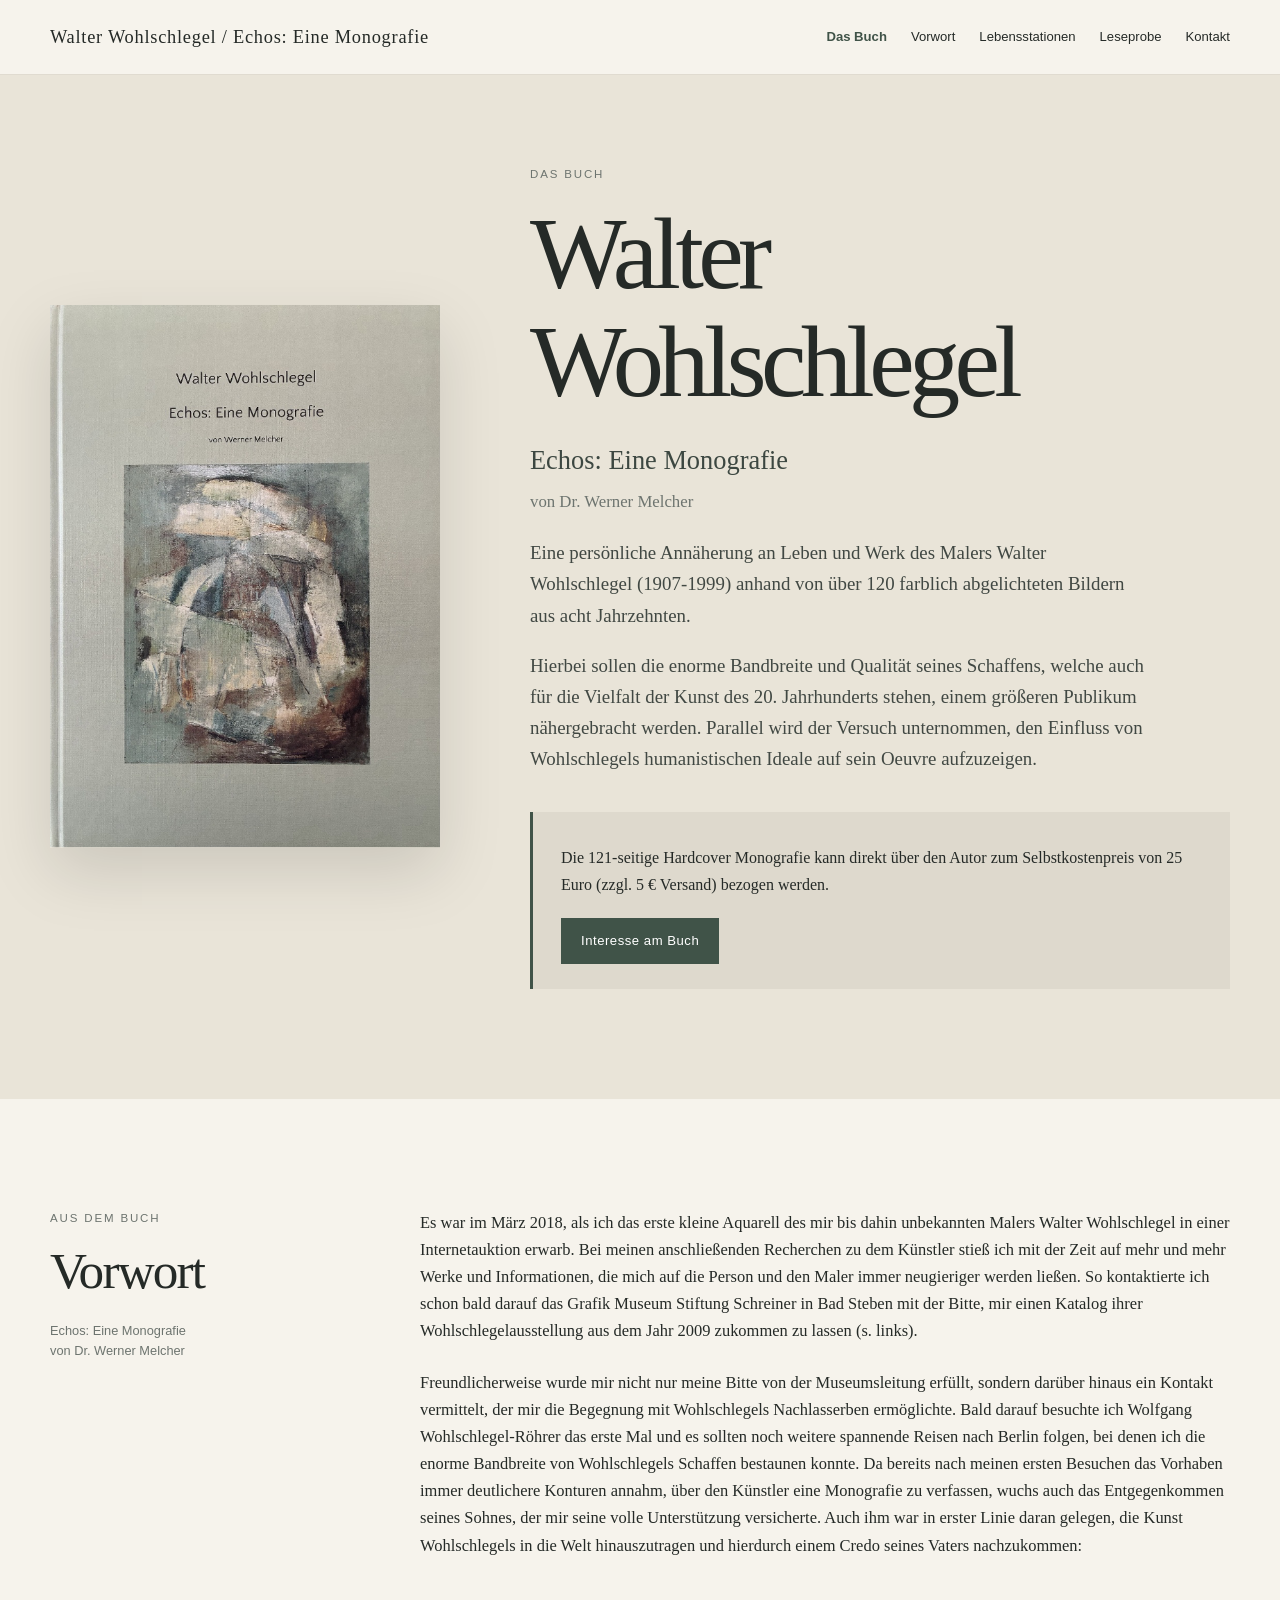
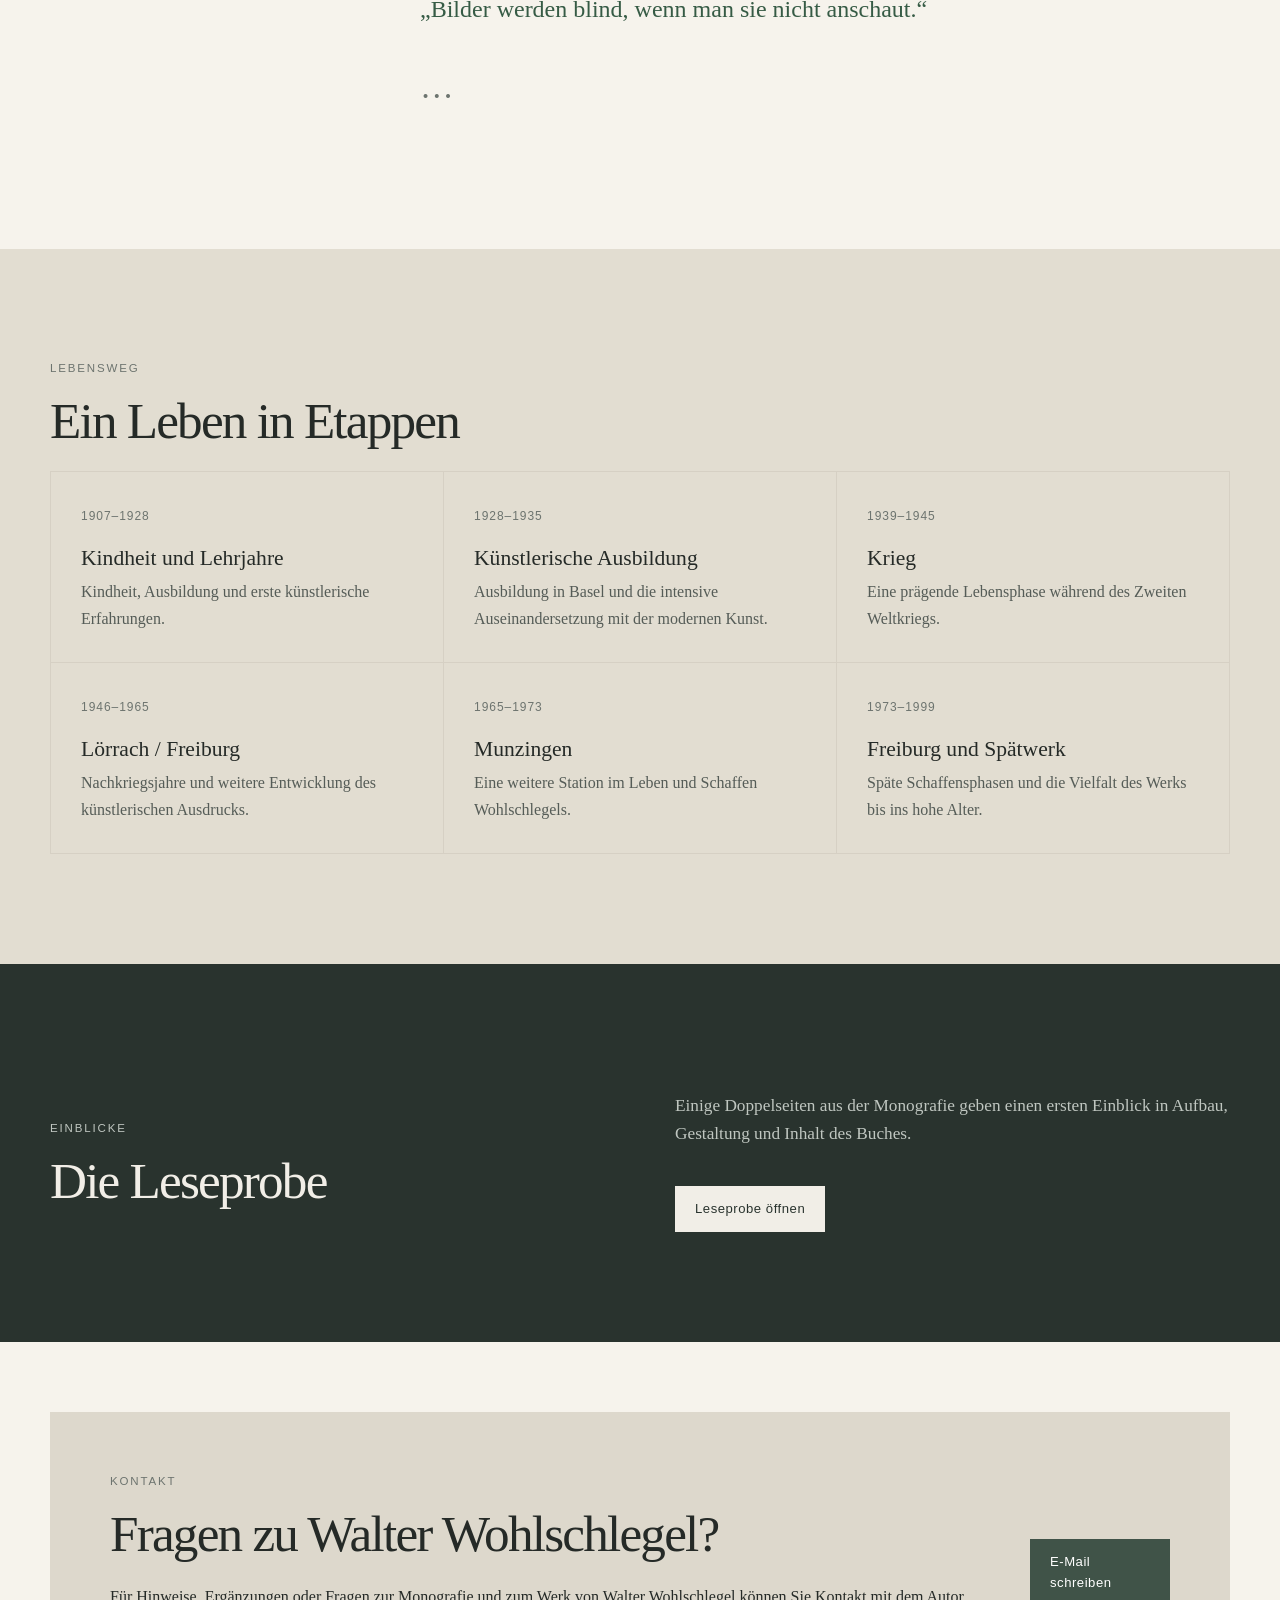
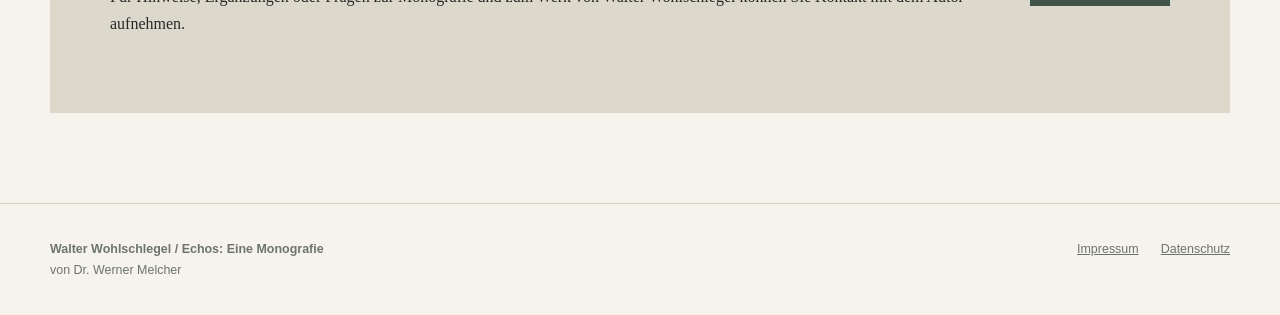
==== index.html @ d9d51df4 "Add files via upload" ====
<!doctype html>
<html lang="de">
<head>
<meta charset="utf-8">
<meta name="viewport" content="width=device-width, initial-scale=1">
<title>Walter Wohlschlegel / Echos: Eine Monografie</title>
<meta name="description" content="Echos: Eine Monografie über den Maler Walter Wohlschlegel von Dr. Werner Melcher. Einblicke in das Buch, das Vorwort, Lebensstationen und eine Leseprobe.">
<meta name="keywords" content="Walter Wohlschlegel, Echos, Eine Monografie, Werner Melcher, Maler, Künstler, Kunst, Buch">
<meta name="author" content="Dr. Werner Melcher">
<meta property="og:title" content="Walter Wohlschlegel / Echos: Eine Monografie">
<meta property="og:description" content="Die Monografie Echos von Dr. Werner Melcher über den Maler Walter Wohlschlegel.">
<meta property="og:type" content="book">
<meta property="og:image" content="assets/titelseite.png">
<link rel="stylesheet" href="styles.css">
<script type="application/ld+json">
{
  "@context":"https://schema.org",
  "@type":"Book",
  "name":"Echos: Eine Monografie",
  "author":{"@type":"Person","name":"Dr. Werner Melcher"},
  "about":{"@type":"Person","name":"Walter Wohlschlegel","birthDate":"1907","deathDate":"1999"}
}
</script>
</head>
<body>
<header class="site-header">
  <div class="container nav-wrap">
    <a class="brand" href="index.html">Walter Wohlschlegel / Echos: Eine Monografie</a>
    <button class="menu-toggle" aria-expanded="false" aria-controls="main-nav">Menü</button>
    <nav id="main-nav" class="nav" aria-label="Hauptnavigation">
      <a class="active" href="index.html">Das Buch</a>
      <a href="#vorwort">Vorwort</a>
      <a href="#stationen">Lebensstationen</a>
      <a href="leseprobe.html">Leseprobe</a>
      <a href="#kontakt">Kontakt</a>
    </nav>
  </div>
</header>

<main>
<section class="hero-book" id="das-buch">
  <div class="container hero-book-grid">
    <div class="book-cover">
      <img src="assets/titelseite.png" alt="Titelbild des Buches Walter Wohlschlegel – Echos: Eine Monografie von Werner Melcher">
    </div>
    <div class="hero-copy">
      <p class="eyebrow">Das Buch</p>
      <h1>Walter Wohlschlegel</h1>
      <p class="book-title">Echos: Eine Monografie</p>
      <p class="book-author">von Dr. Werner Melcher</p>
      <p class="lead">Eine persönliche Annäherung an Leben und Werk des Malers Walter Wohlschlegel (1907-1999) anhand von über 120 farblich abgelichteten Bildern aus acht Jahrzehnten.</p>
      <p class="lead">Hierbei sollen die enorme Bandbreite und Qualität seines Schaffens, welche auch für die Vielfalt der Kunst des 20. Jahrhunderts stehen, einem größeren Publikum nähergebracht werden. Parallel wird der Versuch unternommen, den Einfluss von Wohlschlegels humanistischen Ideale auf sein Oeuvre aufzuzeigen.</p>
      <div class="purchase-box">
        <p>Die 121-seitige Hardcover Monografie kann direkt über den Autor zum Selbstkostenpreis von 25 Euro (zzgl. 5 € Versand) bezogen werden.</p>
        <a class="button" href="mailto:melcher-wohlschlegel@web.de?subject=Interesse%20an%20%E2%80%9EEchos%3A%20Eine%20Monografie%E2%80%9C">Interesse am Buch</a>
      </div>
    </div>
  </div>
</section>

<section id="vorwort" class="section intro">
  <div class="container vorwort-grid">
    <div class="vorwort-heading">
      <p class="eyebrow">Aus dem Buch</p>
      <h2>Vorwort</h2>
      <p class="side-note">Echos: Eine Monografie<br>von Dr. Werner Melcher</p>
    </div>
    <div class="vorwort-text">
      <p>Es war im März 2018, als ich das erste kleine Aquarell des mir bis dahin unbekannten Malers Walter Wohlschlegel in einer Internetauktion erwarb. Bei meinen anschließenden Recherchen zu dem Künstler stieß ich mit der Zeit auf mehr und mehr Werke und Informationen, die mich auf die Person und den Maler immer neugieriger werden ließen. So kontaktierte ich schon bald darauf das Grafik Museum Stiftung Schreiner in Bad Steben mit der Bitte, mir einen Katalog ihrer Wohlschlegelausstellung aus dem Jahr 2009 zukommen zu lassen (s. links).</p>
      <p>Freundlicherweise wurde mir nicht nur meine Bitte von der Museumsleitung erfüllt, sondern darüber hinaus ein Kontakt vermittelt, der mir die Begegnung mit Wohlschlegels Nachlasserben ermöglichte. Bald darauf besuchte ich Wolfgang Wohlschlegel-Röhrer das erste Mal und es sollten noch weitere spannende Reisen nach Berlin folgen, bei denen ich die enorme Bandbreite von Wohlschlegels Schaffen bestaunen konnte. Da bereits nach meinen ersten Besuchen das Vorhaben immer deutlichere Konturen annahm, über den Künstler eine Monografie zu verfassen, wuchs auch das Entgegenkommen seines Sohnes, der mir seine volle Unterstützung versicherte. Auch ihm war in erster Linie daran gelegen, die Kunst Wohlschlegels in die Welt hinauszutragen und hierdurch einem Credo seines Vaters nachzukommen:</p>
      <p>„Bilder werden blind, wenn man sie nicht anschaut.“</p>
      <p class="ellipsis">…</p>
    </div>
  </div>
</section>

<section id="stationen" class="section timeline-section">
  <div class="container">
    <p class="eyebrow">Lebensweg</p>
    <h2>Ein Leben in Etappen</h2>
    <div class="timeline">
      <article><span>1907–1928</span><h3>Kindheit und Lehrjahre</h3><p>Kindheit, Ausbildung und erste künstlerische Erfahrungen.</p></article>
      <article><span>1928–1935</span><h3>Künstlerische Ausbildung</h3><p>Ausbildung in Basel und die intensive Auseinandersetzung mit der modernen Kunst.</p></article>
      <article><span>1939–1945</span><h3>Krieg</h3><p>Eine prägende Lebensphase während des Zweiten Weltkriegs.</p></article>
      <article><span>1946–1965</span><h3>Lörrach / Freiburg</h3><p>Nachkriegsjahre und weitere Entwicklung des künstlerischen Ausdrucks.</p></article>
      <article><span>1965–1973</span><h3>Munzingen</h3><p>Eine weitere Station im Leben und Schaffen Wohlschlegels.</p></article>
      <article><span>1973–1999</span><h3>Freiburg und Spätwerk</h3><p>Späte Schaffensphasen und die Vielfalt des Werks bis ins hohe Alter.</p></article>
    </div>
  </div>
</section>

<section class="section section-dark">
  <div class="container section-heading">
    <div><p class="eyebrow">Einblicke</p><h2>Die Leseprobe</h2></div>
    <div><p class="section-intro">Einige Doppelseiten aus der Monografie geben einen ersten Einblick in Aufbau, Gestaltung und Inhalt des Buches.</p><a class="button light-button" href="leseprobe.html">Leseprobe öffnen</a></div>
  </div>
</section>

<section id="kontakt" class="section contact">
  <div class="container contact-box">
    <div><p class="eyebrow">Kontakt</p><h2>Fragen zu Walter Wohlschlegel?</h2><p>Für Hinweise, Ergänzungen oder Fragen zur Monografie und zum Werk von Walter Wohlschlegel können Sie Kontakt mit dem Autor aufnehmen.</p></div>
    <a class="button" href="mailto:melcher-wohlschlegel@web.de">E-Mail schreiben</a>
  </div>
</section>
</main>

<footer class="footer">
  <div class="container footer-grid">
    <div><strong>Walter Wohlschlegel / Echos: Eine Monografie</strong><br>von Dr. Werner Melcher</div>
    <div><a href="impressum.html">Impressum</a><a href="datenschutz.html">Datenschutz</a></div>
  </div>
</footer>
<script src="script.js"></script>
</body>
</html>
---- styles.css ----
*{box-sizing:border-box}
:root{--ink:#252a27;--muted:#6d746f;--paper:#f6f3ec;--paper2:#ece8de;--line:#d6d0c4;--accent:#405348;--dark:#29332e;--max:1180px}
html{scroll-behavior:smooth}
body{margin:0;color:var(--ink);background:var(--paper);font-family:Georgia,"Times New Roman",serif;line-height:1.65}
img{max-width:100%;display:block}
a{color:inherit}
.container{width:min(calc(100% - 48px),var(--max));margin:auto}
.narrow{max-width:850px}
.site-header{position:sticky;top:0;z-index:20;background:rgba(246,243,236,.94);backdrop-filter:blur(10px);border-bottom:1px solid rgba(214,208,196,.7)}
.nav-wrap{min-height:74px;display:flex;align-items:center;justify-content:space-between;gap:24px}
.brand{text-decoration:none;font-size:1.15rem;letter-spacing:.04em}
.nav{display:flex;gap:24px;font-family:Arial,sans-serif;font-size:.82rem}
.nav a{text-decoration:none}.nav a:hover{text-decoration:underline}
.menu-toggle{display:none;border:1px solid var(--line);background:transparent;padding:8px 12px}
.hero-book{background:#e9e4d8;padding:90px 0 110px}
.hero-book-grid{display:grid;grid-template-columns:minmax(260px,390px) 1fr;gap:90px;align-items:center}
.book-cover img{width:100%;box-shadow:0 24px 60px rgba(0,0,0,.13)}
.hero-copy{max-width:700px}
.eyebrow{font-family:Arial,sans-serif;text-transform:uppercase;letter-spacing:.16em;font-size:.72rem;color:var(--muted);margin:0 0 16px}
h1,h2,h3{font-weight:400;line-height:1.05;margin:0 0 24px}
h1{font-size:clamp(4rem,8vw,7.6rem);letter-spacing:-.055em}
h2{font-size:clamp(2.4rem,4vw,4.2rem);letter-spacing:-.035em}
h3{font-size:1.35rem}
.book-title{font-size:1.65rem;margin:0;color:#3c4741}
.book-author{font-size:1.05rem;color:var(--muted);margin:5px 0 22px}
.lead{font-size:1.18rem;max-width:620px;color:#414843}
.lead-small{font-size:1.2rem;color:var(--muted)}
.button{display:inline-flex;width:max-content;margin-top:20px;padding:12px 20px;background:var(--accent);color:white;text-decoration:none;font-family:Arial,sans-serif;font-size:.82rem;letter-spacing:.04em;border:0}
.button.secondary{background:transparent;color:var(--accent);border:1px solid var(--accent)}
.light-button{background:#f1eee7;color:var(--dark)}
.section{padding:110px 0}
.intro{background:var(--paper)}
.vorwort-grid{display:grid;grid-template-columns:280px 1fr;gap:90px;align-items:start}
.vorwort-heading{position:sticky;top:110px}
.side-note{font-family:Arial,sans-serif;color:var(--muted);font-size:.8rem;line-height:1.5}
.vorwort-text{max-width:820px;font-size:1.03rem}
.vorwort-text p{margin:0 0 24px}
.vorwort-text p:nth-of-type(3){font-size:1.5rem;line-height:1.35;color:#365b45;padding:10px 0}
.timeline-section{background:#e2ddd1}
.timeline{display:grid;grid-template-columns:repeat(3,1fr);gap:1px;background:var(--line);border:1px solid var(--line)}
.timeline article{background:#e2ddd1;padding:30px;min-height:190px}
.timeline span{font-family:Arial,sans-serif;font-size:.75rem;color:var(--muted);letter-spacing:.08em}
.timeline h3{margin-top:18px;margin-bottom:10px}.timeline p{margin:0;color:#555c57}
.section-alt{background:var(--paper2)}
.two-col{display:grid;grid-template-columns:1fr 1fr;gap:90px;align-items:start}
.book-cover-small{max-width:380px}
.purchase-box{margin-top:38px;padding:25px 28px;background:#ded9cd;border-left:3px solid var(--accent)}
.purchase-box p{margin:8px 0 0}
.section-dark{background:var(--dark);color:#f1eee7}
.section-dark .eyebrow,.section-dark .section-intro{color:#bfc6c0}
.section-heading{display:grid;grid-template-columns:1fr 1fr;gap:70px;align-items:end}
.section-intro{font-size:1.08rem}
.contact{padding-top:70px;padding-bottom:90px}
.contact-box{background:#ddd8cc;padding:60px;display:flex;justify-content:space-between;align-items:center;gap:40px}
.contact-box h2{max-width:680px}
.footer{border-top:1px solid var(--line);padding:35px 0;background:var(--paper)}
.footer-grid{display:flex;justify-content:space-between;gap:30px;font-family:Arial,sans-serif;font-size:.78rem;color:var(--muted)}
.footer a{margin-left:22px}
.legal-page{min-height:70vh}
@media(max-width:850px){
.container{width:min(calc(100% - 32px),var(--max))}
.nav{display:none;position:absolute;left:0;right:0;top:74px;background:var(--paper);padding:20px 16px;border-bottom:1px solid var(--line);flex-direction:column;gap:14px}
.nav.open{display:flex}.menu-toggle{display:block}
.hero-book{padding:55px 0 70px}.hero-book-grid{grid-template-columns:1fr;gap:50px}
.book-cover{max-width:340px}
h1{font-size:clamp(3.4rem,15vw,6rem)}
.section{padding:75px 0}.vorwort-grid,.two-col,.section-heading{grid-template-columns:1fr;gap:45px}
.vorwort-heading{position:static}.timeline{grid-template-columns:1fr}
.contact-box{padding:35px;display:block}.footer-grid{display:block}.footer-grid>div+div{margin-top:18px}
.footer a{margin:0 18px 0 0}
}
.brand{max-width:420px;line-height:1.25}
.nav a.active{color:var(--accent);font-weight:600}
.ellipsis{font-size:2.1rem!important;letter-spacing:.22em;color:var(--muted)!important;margin-top:4px!important}
.spread-list{display:grid;gap:70px;margin-top:55px}
.spread{margin:0}
.spread a{display:block;background:white}
.spread img{width:100%;height:auto;max-width:1180px;margin:0 auto;box-shadow:0 16px 45px rgba(0,0,0,.10)}
.spread figcaption{font-family:Arial,sans-serif;font-size:.76rem;color:var(--muted);margin-top:12px}
@media(max-width:850px){.brand{max-width:290px;font-size:1rem}.ellipsis{font-size:1.7rem!important}.spread-list{gap:48px}}
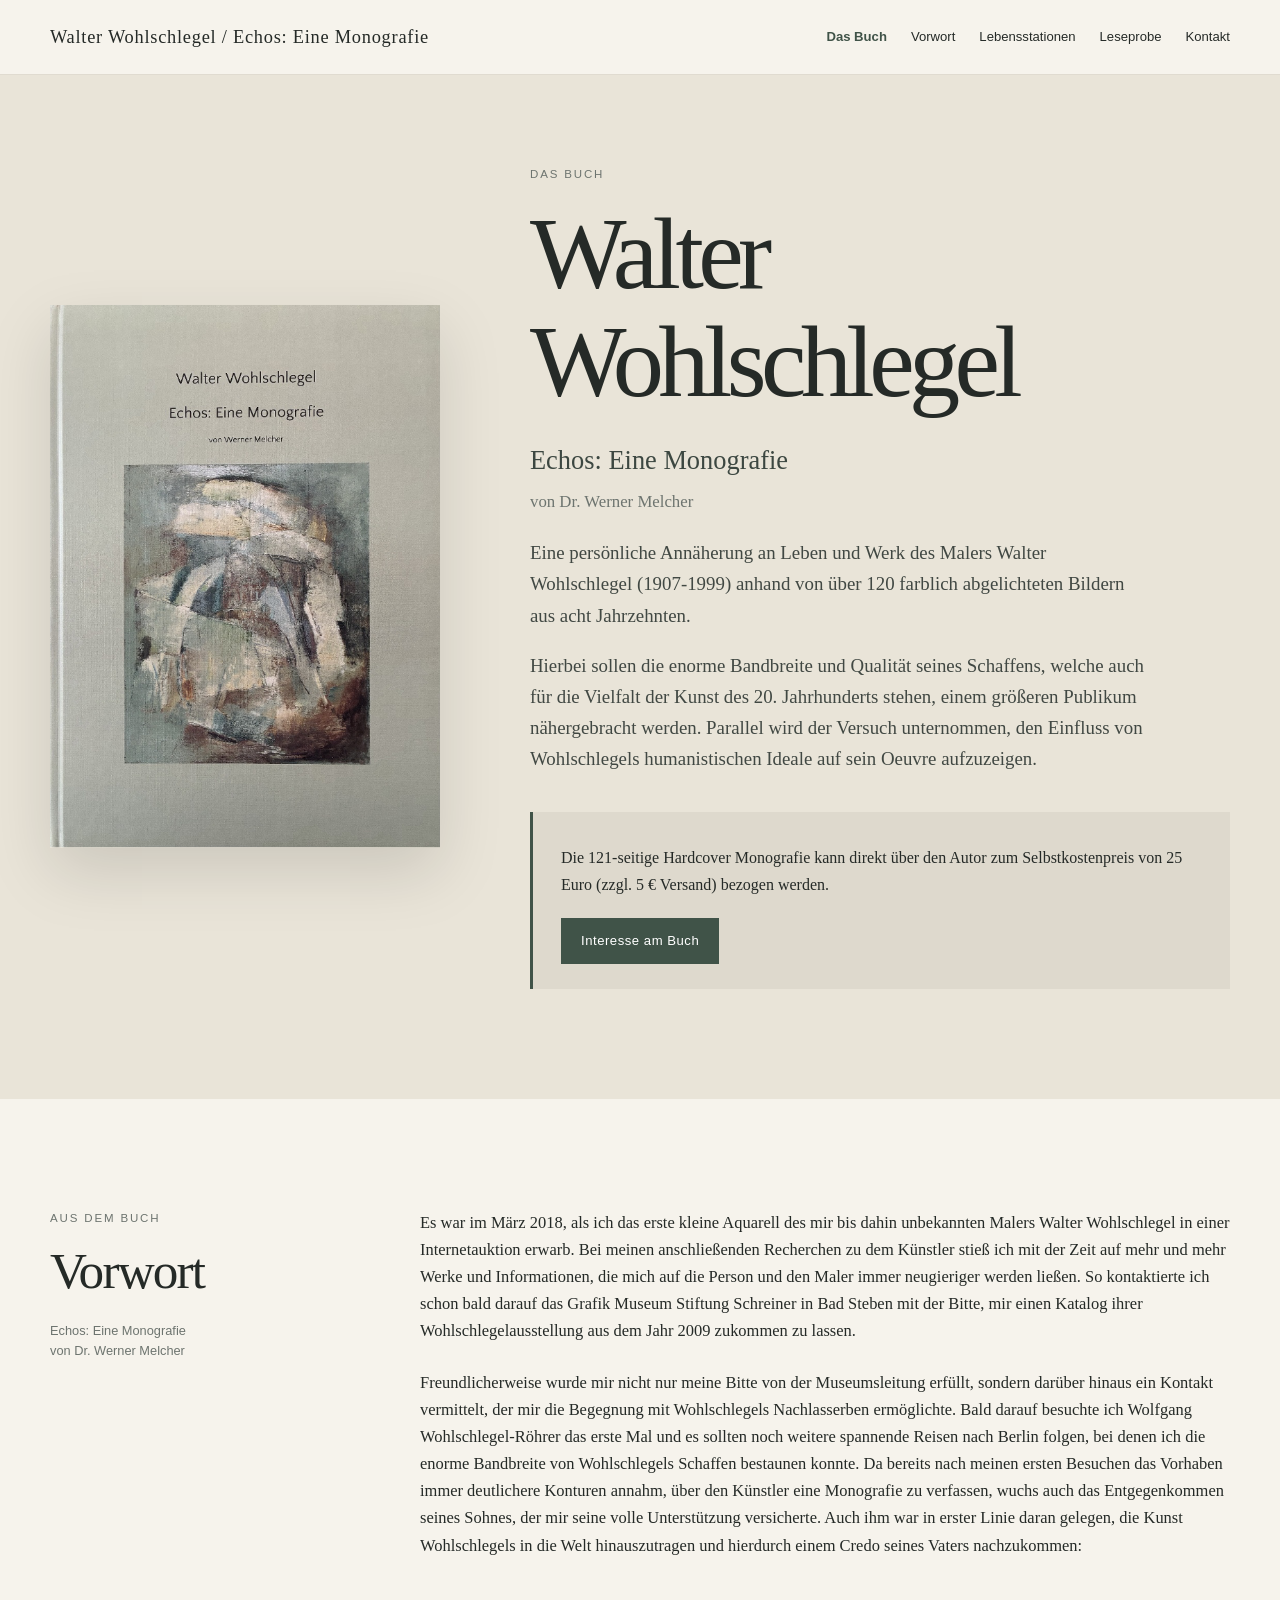
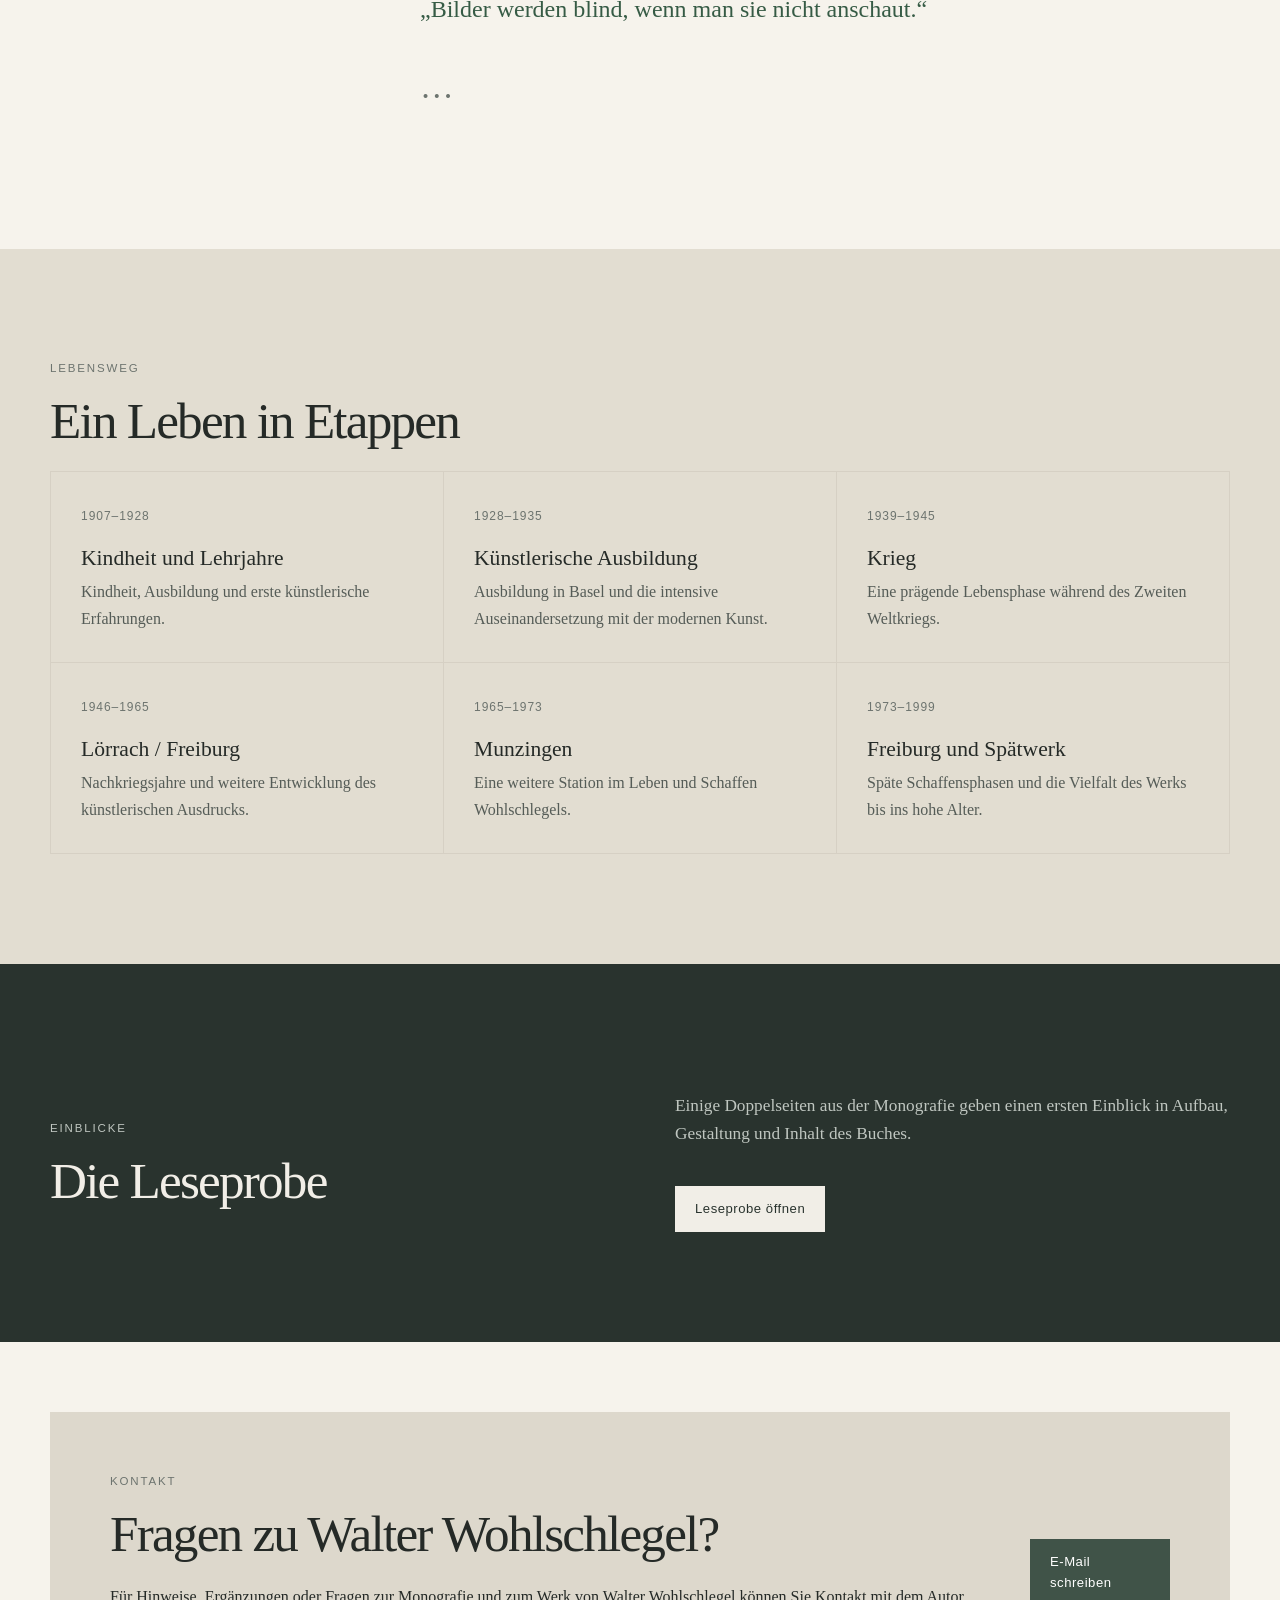
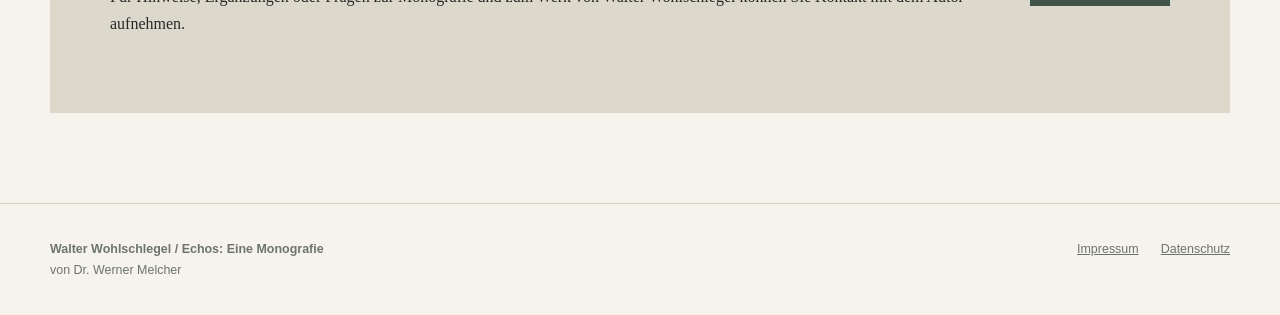
==== commit e91994ba: "Update index.html" ====
--- a/index.html
+++ b/index.html
@@ -66,7 +66,7 @@
       <p class="side-note">Echos: Eine Monografie<br>von Dr. Werner Melcher</p>
     </div>
     <div class="vorwort-text">
-      <p>Es war im März 2018, als ich das erste kleine Aquarell des mir bis dahin unbekannten Malers Walter Wohlschlegel in einer Internetauktion erwarb. Bei meinen anschließenden Recherchen zu dem Künstler stieß ich mit der Zeit auf mehr und mehr Werke und Informationen, die mich auf die Person und den Maler immer neugieriger werden ließen. So kontaktierte ich schon bald darauf das Grafik Museum Stiftung Schreiner in Bad Steben mit der Bitte, mir einen Katalog ihrer Wohlschlegelausstellung aus dem Jahr 2009 zukommen zu lassen (s. links).</p>
+      <p>Es war im März 2018, als ich das erste kleine Aquarell des mir bis dahin unbekannten Malers Walter Wohlschlegel in einer Internetauktion erwarb. Bei meinen anschließenden Recherchen zu dem Künstler stieß ich mit der Zeit auf mehr und mehr Werke und Informationen, die mich auf die Person und den Maler immer neugieriger werden ließen. So kontaktierte ich schon bald darauf das Grafik Museum Stiftung Schreiner in Bad Steben mit der Bitte, mir einen Katalog ihrer Wohlschlegelausstellung aus dem Jahr 2009 zukommen zu lassen.</p>
       <p>Freundlicherweise wurde mir nicht nur meine Bitte von der Museumsleitung erfüllt, sondern darüber hinaus ein Kontakt vermittelt, der mir die Begegnung mit Wohlschlegels Nachlasserben ermöglichte. Bald darauf besuchte ich Wolfgang Wohlschlegel-Röhrer das erste Mal und es sollten noch weitere spannende Reisen nach Berlin folgen, bei denen ich die enorme Bandbreite von Wohlschlegels Schaffen bestaunen konnte. Da bereits nach meinen ersten Besuchen das Vorhaben immer deutlichere Konturen annahm, über den Künstler eine Monografie zu verfassen, wuchs auch das Entgegenkommen seines Sohnes, der mir seine volle Unterstützung versicherte. Auch ihm war in erster Linie daran gelegen, die Kunst Wohlschlegels in die Welt hinauszutragen und hierdurch einem Credo seines Vaters nachzukommen:</p>
       <p>„Bilder werden blind, wenn man sie nicht anschaut.“</p>
       <p class="ellipsis">…</p>
--- a/styles.css
+++ b/styles.css
@@ -78,3 +78,34 @@
 .spread img{width:100%;height:auto;max-width:1180px;margin:0 auto;box-shadow:0 16px 45px rgba(0,0,0,.10)}
 .spread figcaption{font-family:Arial,sans-serif;font-size:.76rem;color:var(--muted);margin-top:12px}
 @media(max-width:850px){.brand{max-width:290px;font-size:1rem}.ellipsis{font-size:1.7rem!important}.spread-list{gap:48px}}
+
+/* Rechtliche Seiten: kleinere, mobilfreundliche Überschriften */
+.legal-page h1{
+  font-size:clamp(2.4rem,6vw,4.2rem);
+  line-height:1.05;
+  letter-spacing:-.035em;
+  overflow-wrap:anywhere;
+  word-break:normal;
+  hyphens:auto;
+}
+.legal-page h2{
+  font-size:clamp(1.55rem,3vw,2.15rem);
+  line-height:1.2;
+  letter-spacing:-.015em;
+  margin-top:48px;
+  margin-bottom:18px;
+}
+.legal-page p,
+.legal-page a{
+  overflow-wrap:anywhere;
+}
+@media(max-width:850px){
+  .legal-page h1{
+    font-size:clamp(2.1rem,10vw,3.2rem);
+    line-height:1.08;
+  }
+  .legal-page h2{
+    font-size:1.5rem;
+    margin-top:36px;
+  }
+}
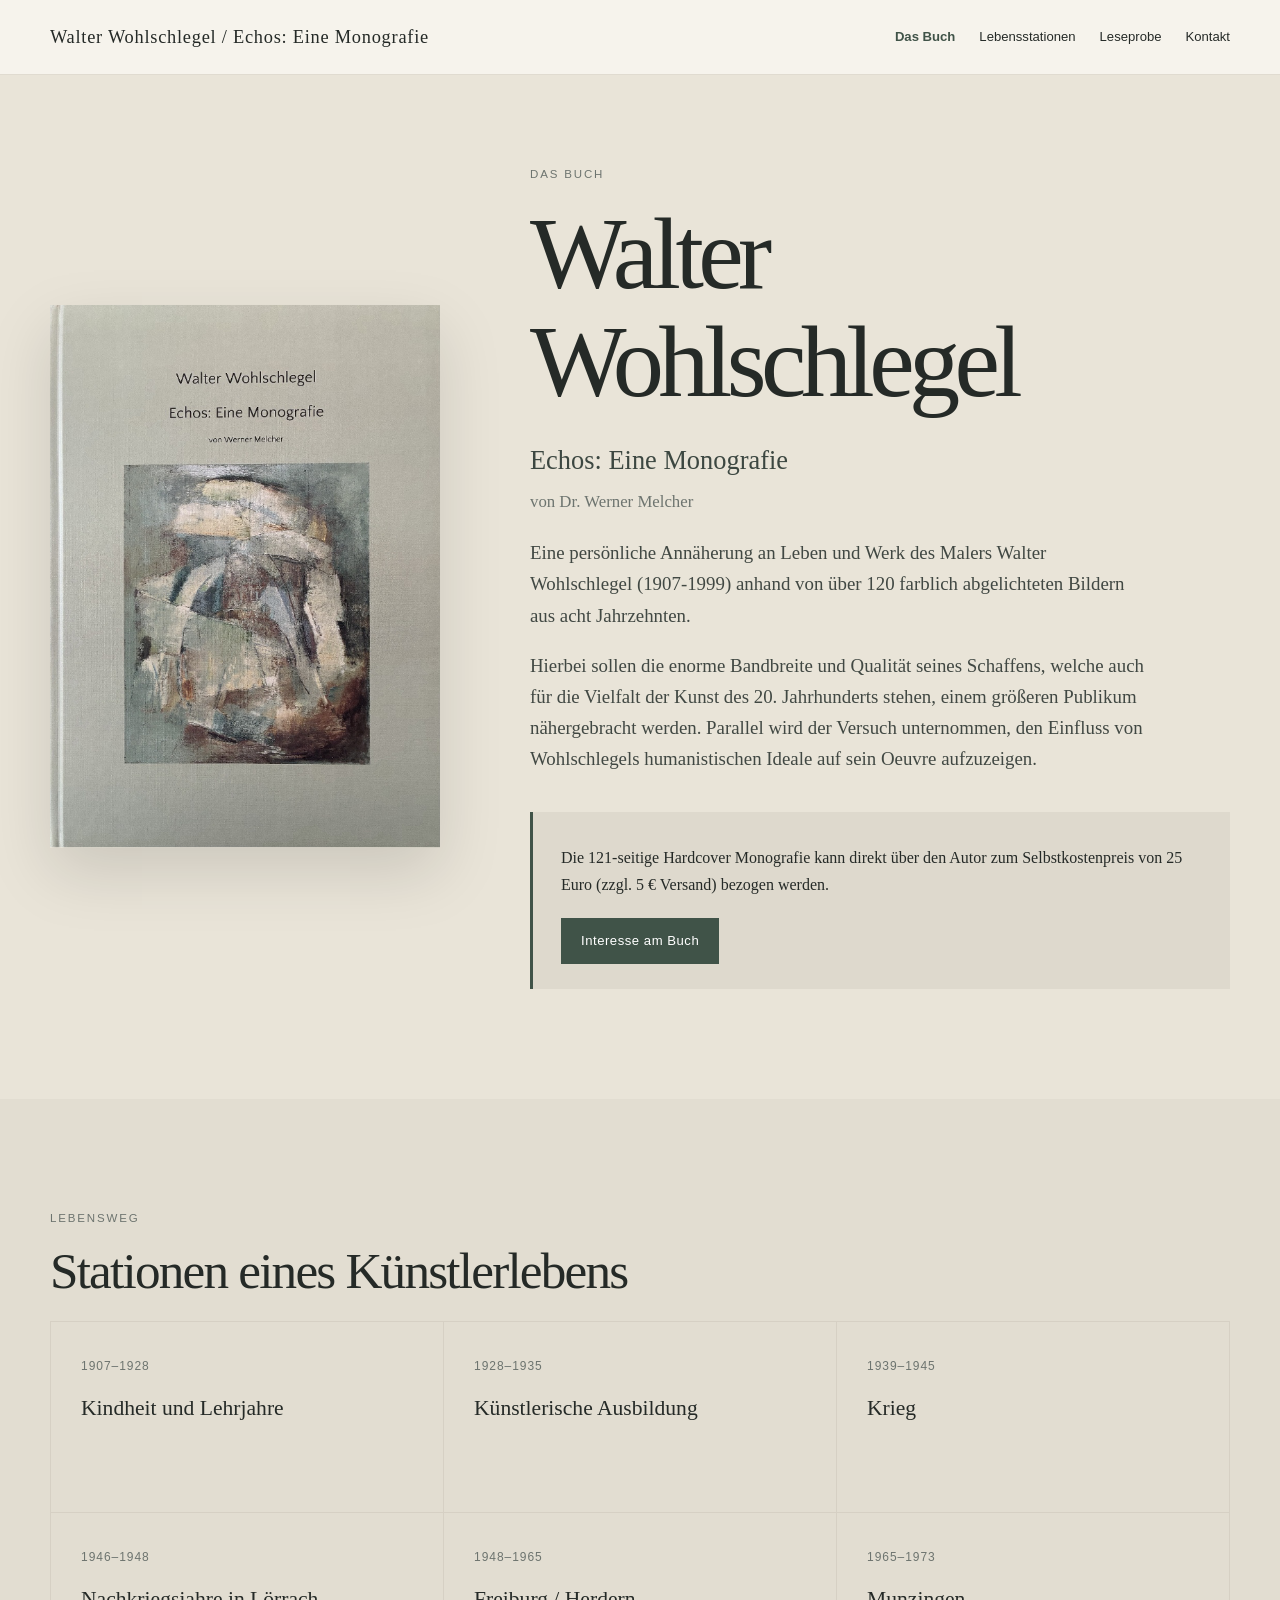
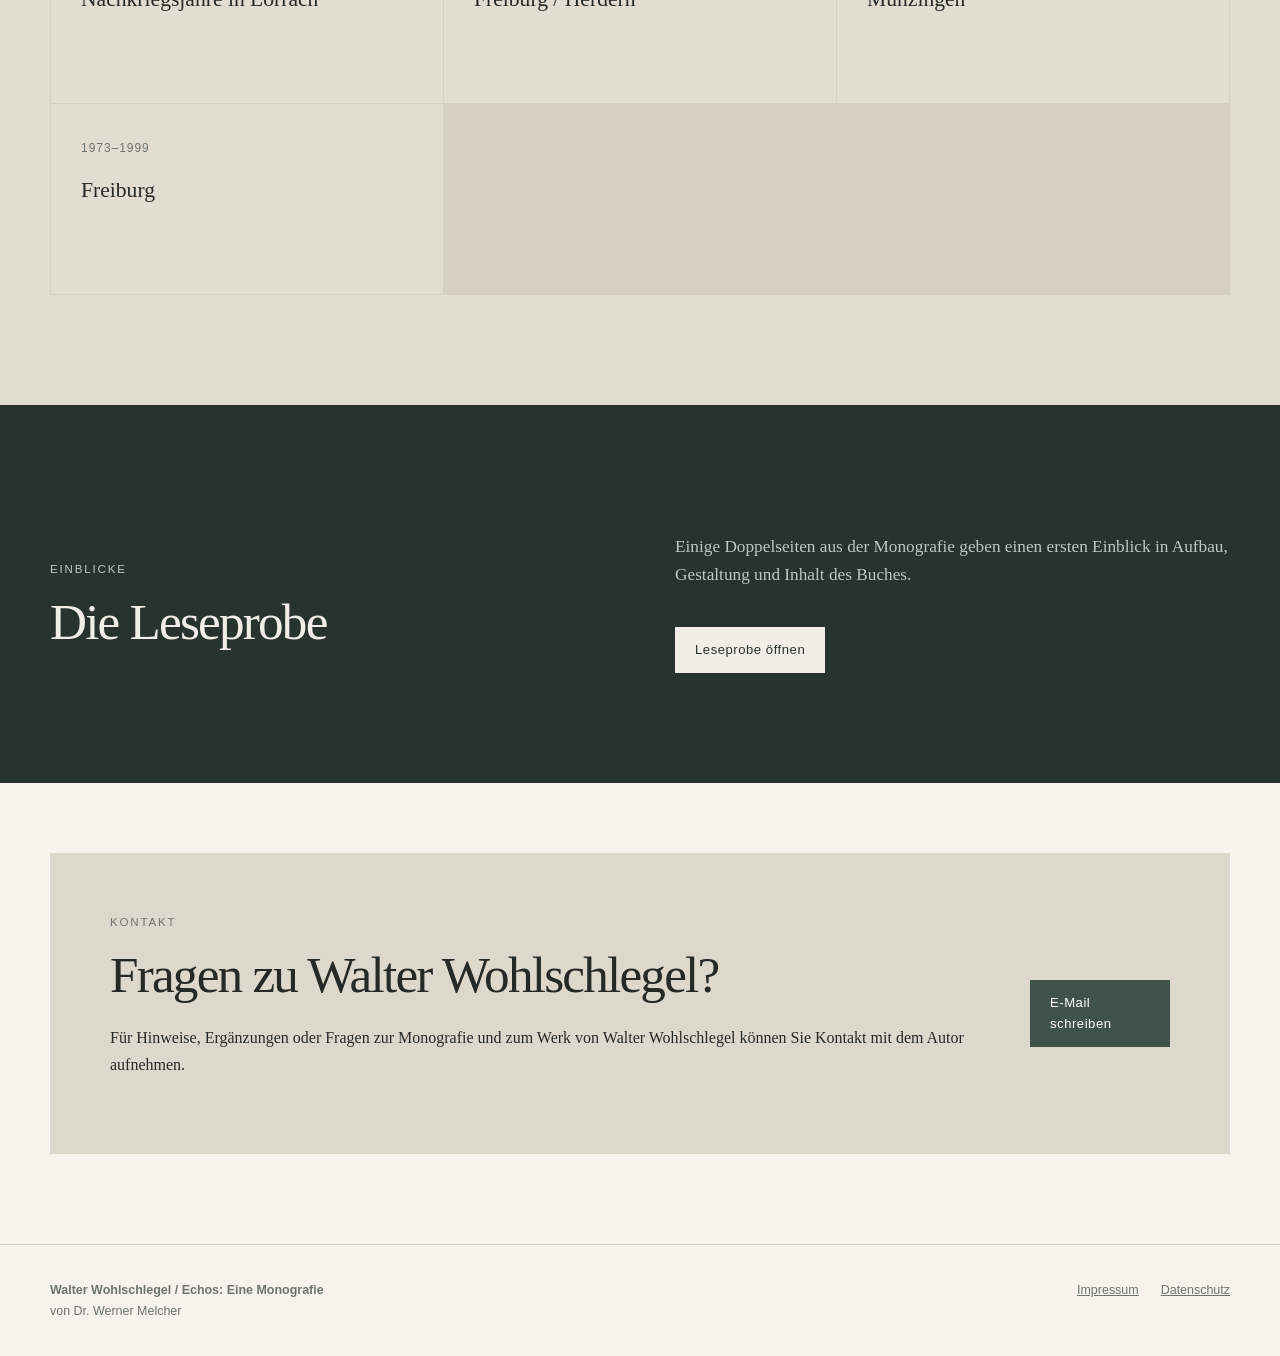
==== commit e7b1ec02: "Update index.html" ====
--- a/index.html
+++ b/index.html
@@ -4,13 +4,14 @@
 <meta charset="utf-8">
 <meta name="viewport" content="width=device-width, initial-scale=1">
 <title>Walter Wohlschlegel / Echos: Eine Monografie</title>
-<meta name="description" content="Echos: Eine Monografie über den Maler Walter Wohlschlegel von Dr. Werner Melcher. Einblicke in das Buch, das Vorwort, Lebensstationen und eine Leseprobe.">
+<meta name="description" content="Echos: Eine Monografie über den Maler Walter Wohlschlegel von Dr. Werner Melcher. Einblicke in das Buch, Lebensstationen und eine Leseprobe.">
 <meta name="keywords" content="Walter Wohlschlegel, Echos, Eine Monografie, Werner Melcher, Maler, Künstler, Kunst, Buch">
 <meta name="author" content="Dr. Werner Melcher">
 <meta property="og:title" content="Walter Wohlschlegel / Echos: Eine Monografie">
 <meta property="og:description" content="Die Monografie Echos von Dr. Werner Melcher über den Maler Walter Wohlschlegel.">
 <meta property="og:type" content="book">
 <meta property="og:image" content="assets/titelseite.png">
+<link rel="canonical" href="https://wohlschlegel-monografie.de/">
 <link rel="stylesheet" href="styles.css">
 <script type="application/ld+json">
 {
@@ -29,7 +30,6 @@
     <button class="menu-toggle" aria-expanded="false" aria-controls="main-nav">Menü</button>
     <nav id="main-nav" class="nav" aria-label="Hauptnavigation">
       <a class="active" href="index.html">Das Buch</a>
-      <a href="#vorwort">Vorwort</a>
       <a href="#stationen">Lebensstationen</a>
       <a href="leseprobe.html">Leseprobe</a>
       <a href="#kontakt">Kontakt</a>
@@ -58,33 +58,19 @@
   </div>
 </section>
 
-<section id="vorwort" class="section intro">
-  <div class="container vorwort-grid">
-    <div class="vorwort-heading">
-      <p class="eyebrow">Aus dem Buch</p>
-      <h2>Vorwort</h2>
-      <p class="side-note">Echos: Eine Monografie<br>von Dr. Werner Melcher</p>
-    </div>
-    <div class="vorwort-text">
-      <p>Es war im März 2018, als ich das erste kleine Aquarell des mir bis dahin unbekannten Malers Walter Wohlschlegel in einer Internetauktion erwarb. Bei meinen anschließenden Recherchen zu dem Künstler stieß ich mit der Zeit auf mehr und mehr Werke und Informationen, die mich auf die Person und den Maler immer neugieriger werden ließen. So kontaktierte ich schon bald darauf das Grafik Museum Stiftung Schreiner in Bad Steben mit der Bitte, mir einen Katalog ihrer Wohlschlegelausstellung aus dem Jahr 2009 zukommen zu lassen.</p>
-      <p>Freundlicherweise wurde mir nicht nur meine Bitte von der Museumsleitung erfüllt, sondern darüber hinaus ein Kontakt vermittelt, der mir die Begegnung mit Wohlschlegels Nachlasserben ermöglichte. Bald darauf besuchte ich Wolfgang Wohlschlegel-Röhrer das erste Mal und es sollten noch weitere spannende Reisen nach Berlin folgen, bei denen ich die enorme Bandbreite von Wohlschlegels Schaffen bestaunen konnte. Da bereits nach meinen ersten Besuchen das Vorhaben immer deutlichere Konturen annahm, über den Künstler eine Monografie zu verfassen, wuchs auch das Entgegenkommen seines Sohnes, der mir seine volle Unterstützung versicherte. Auch ihm war in erster Linie daran gelegen, die Kunst Wohlschlegels in die Welt hinauszutragen und hierdurch einem Credo seines Vaters nachzukommen:</p>
-      <p>„Bilder werden blind, wenn man sie nicht anschaut.“</p>
-      <p class="ellipsis">…</p>
-    </div>
-  </div>
-</section>
 
 <section id="stationen" class="section timeline-section">
   <div class="container">
     <p class="eyebrow">Lebensweg</p>
-    <h2>Ein Leben in Etappen</h2>
+    <h2>Stationen eines Künstlerlebens</h2>
     <div class="timeline">
-      <article><span>1907–1928</span><h3>Kindheit und Lehrjahre</h3><p>Kindheit, Ausbildung und erste künstlerische Erfahrungen.</p></article>
-      <article><span>1928–1935</span><h3>Künstlerische Ausbildung</h3><p>Ausbildung in Basel und die intensive Auseinandersetzung mit der modernen Kunst.</p></article>
-      <article><span>1939–1945</span><h3>Krieg</h3><p>Eine prägende Lebensphase während des Zweiten Weltkriegs.</p></article>
-      <article><span>1946–1965</span><h3>Lörrach / Freiburg</h3><p>Nachkriegsjahre und weitere Entwicklung des künstlerischen Ausdrucks.</p></article>
-      <article><span>1965–1973</span><h3>Munzingen</h3><p>Eine weitere Station im Leben und Schaffen Wohlschlegels.</p></article>
-      <article><span>1973–1999</span><h3>Freiburg und Spätwerk</h3><p>Späte Schaffensphasen und die Vielfalt des Werks bis ins hohe Alter.</p></article>
+      <article><span>1907–1928</span><h3>Kindheit und Lehrjahre</h3></article>
+      <article><span>1928–1935</span><h3>Künstlerische Ausbildung</h3></article>
+      <article><span>1939–1945</span><h3>Krieg</h3></article>
+      <article><span>1946–1948</span><h3>Nachkriegsjahre in Lörrach</h3></article>
+      <article><span>1948–1965</span><h3>Freiburg / Herdern</h3></article>
+      <article><span>1965–1973</span><h3>Munzingen</h3></article>
+      <article><span>1973–1999</span><h3>Freiburg</h3></article>
     </div>
   </div>
 </section>
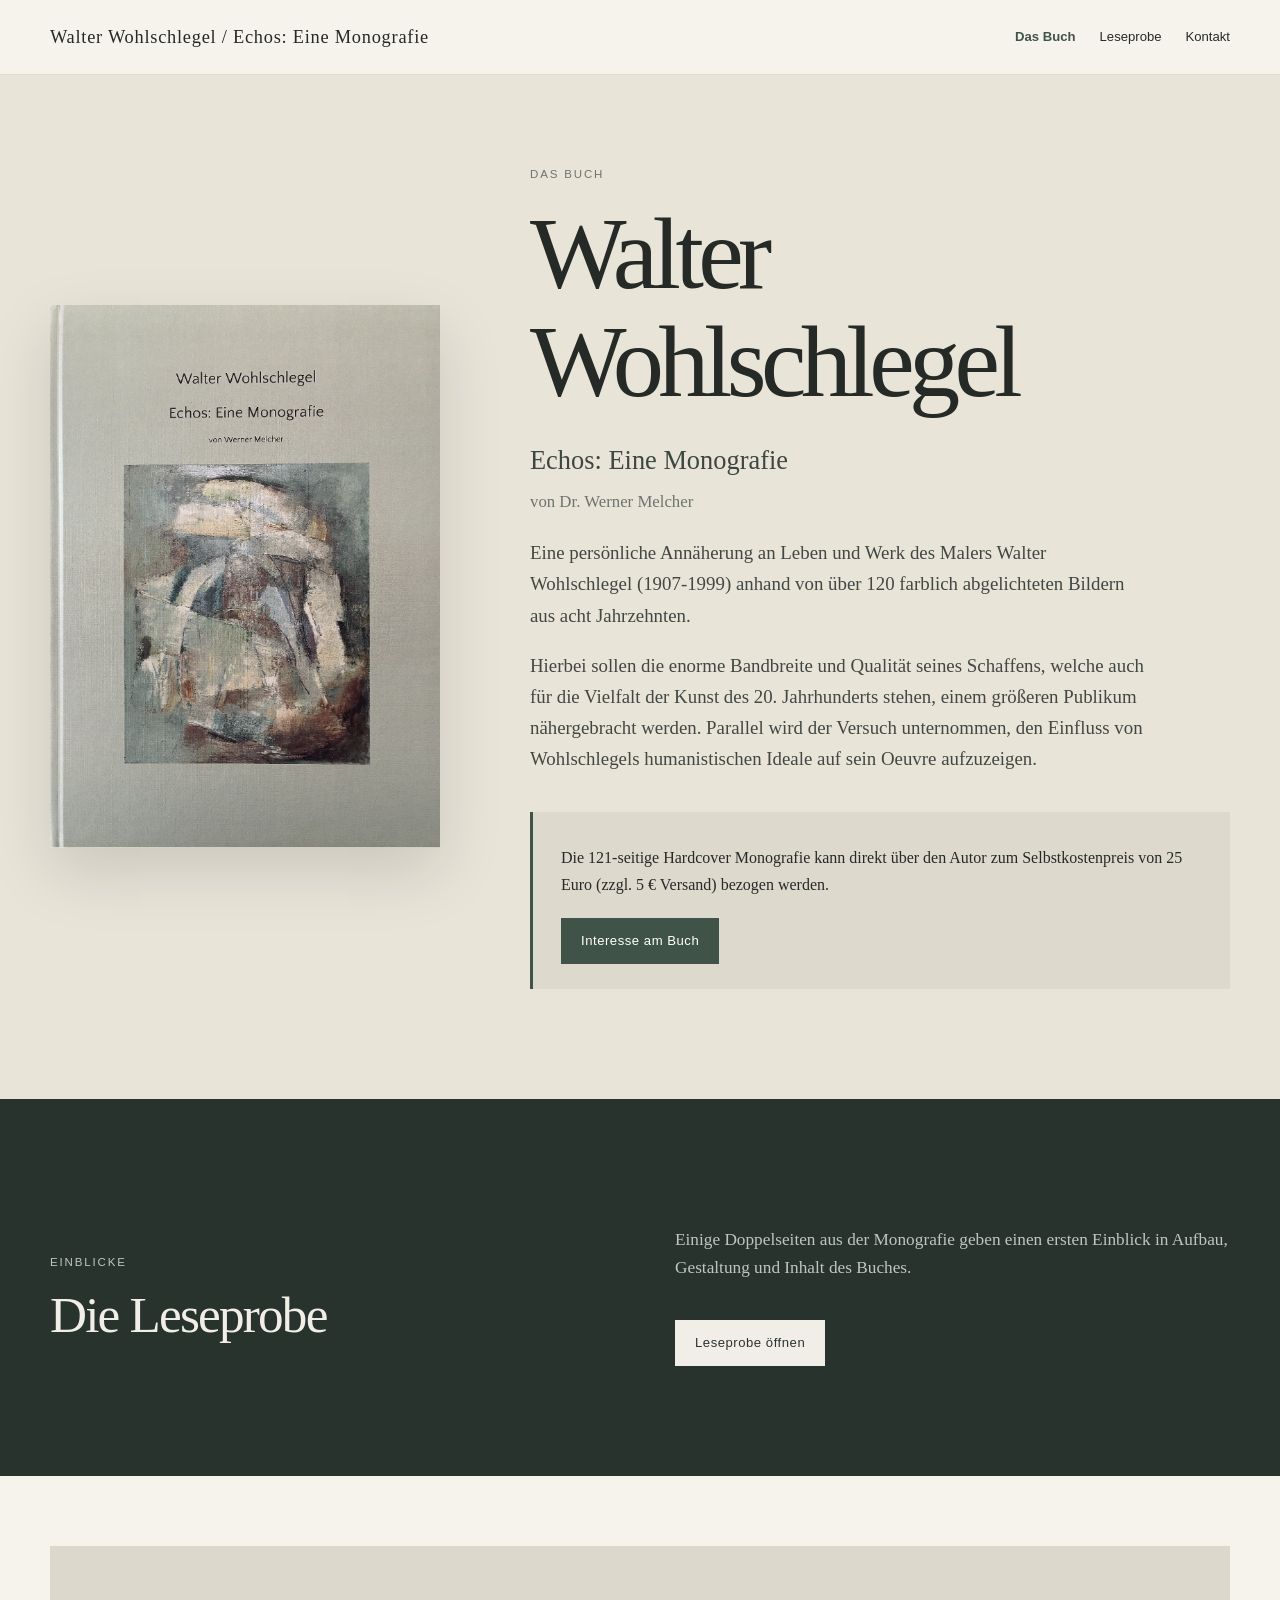
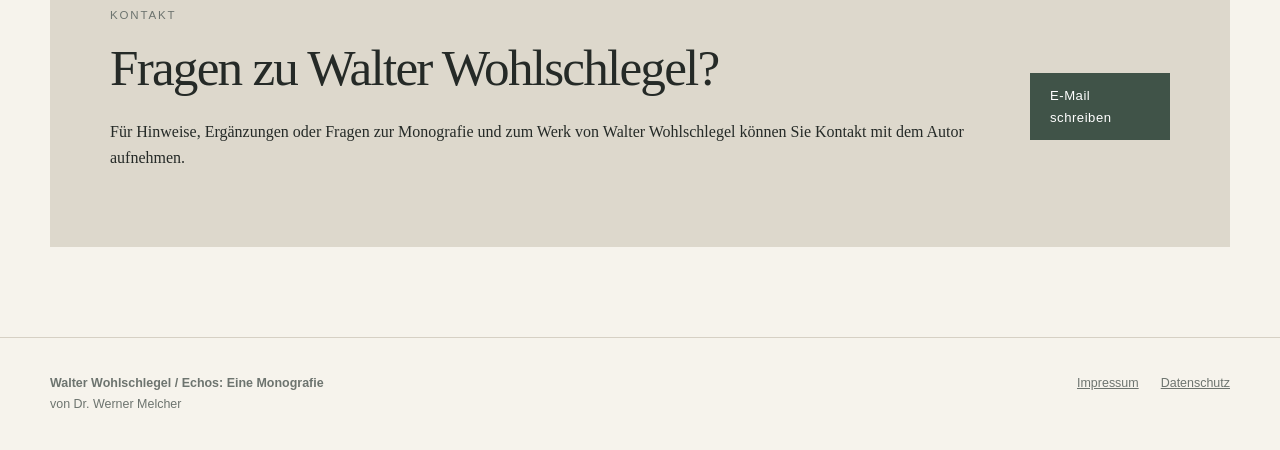
==== commit d5f3691b: "Update index.html" ====
--- a/index.html
+++ b/index.html
@@ -3,8 +3,8 @@
 <head>
 <meta charset="utf-8">
 <meta name="viewport" content="width=device-width, initial-scale=1">
-<title>Walter Wohlschlegel / Echos: Eine Monografie</title>
-<meta name="description" content="Echos: Eine Monografie über den Maler Walter Wohlschlegel von Dr. Werner Melcher. Einblicke in das Buch, Lebensstationen und eine Leseprobe.">
+<title>Walter Wohlschlegel – Echos: Eine Monografie | Werner Melcher</title>
+<meta name="description" content="Walter Wohlschlegel (1907–1999): Leben und Werk des Malers in der Monografie „Echos: Eine Monografie“ von Dr. Werner Melcher mit zahlreichen Werkabbildungen.">
 <meta name="keywords" content="Walter Wohlschlegel, Echos, Eine Monografie, Werner Melcher, Maler, Künstler, Kunst, Buch">
 <meta name="author" content="Dr. Werner Melcher">
 <meta property="og:title" content="Walter Wohlschlegel / Echos: Eine Monografie">
@@ -22,6 +22,26 @@
   "about":{"@type":"Person","name":"Walter Wohlschlegel","birthDate":"1907","deathDate":"1999"}
 }
 </script>
+  <meta name="robots" content="index,follow">
+  <script type="application/ld+json">
+{
+  "@context": "https://schema.org",
+  "@type": "Book",
+  "name": "Walter Wohlschlegel – Echos: Eine Monografie",
+  "author": {
+    "@type": "Person",
+    "name": "Dr. Werner Melcher"
+  },
+  "about": {
+    "@type": "Person",
+    "name": "Walter Wohlschlegel",
+    "birthDate": "1907",
+    "deathDate": "1999"
+  },
+  "inLanguage": "de",
+  "url": "https://wohlschlegel-monografie.de/"
+}
+</script>
 </head>
 <body>
 <header class="site-header">
@@ -30,7 +50,6 @@
     <button class="menu-toggle" aria-expanded="false" aria-controls="main-nav">Menü</button>
     <nav id="main-nav" class="nav" aria-label="Hauptnavigation">
       <a class="active" href="index.html">Das Buch</a>
-      <a href="#stationen">Lebensstationen</a>
       <a href="leseprobe.html">Leseprobe</a>
       <a href="#kontakt">Kontakt</a>
     </nav>
@@ -54,23 +73,6 @@
         <p>Die 121-seitige Hardcover Monografie kann direkt über den Autor zum Selbstkostenpreis von 25 Euro (zzgl. 5 € Versand) bezogen werden.</p>
         <a class="button" href="mailto:melcher-wohlschlegel@web.de?subject=Interesse%20an%20%E2%80%9EEchos%3A%20Eine%20Monografie%E2%80%9C">Interesse am Buch</a>
       </div>
-    </div>
-  </div>
-</section>
-
-
-<section id="stationen" class="section timeline-section">
-  <div class="container">
-    <p class="eyebrow">Lebensweg</p>
-    <h2>Stationen eines Künstlerlebens</h2>
-    <div class="timeline">
-      <article><span>1907–1928</span><h3>Kindheit und Lehrjahre</h3></article>
-      <article><span>1928–1935</span><h3>Künstlerische Ausbildung</h3></article>
-      <article><span>1939–1945</span><h3>Krieg</h3></article>
-      <article><span>1946–1948</span><h3>Nachkriegsjahre in Lörrach</h3></article>
-      <article><span>1948–1965</span><h3>Freiburg / Herdern</h3></article>
-      <article><span>1965–1973</span><h3>Munzingen</h3></article>
-      <article><span>1973–1999</span><h3>Freiburg</h3></article>
     </div>
   </div>
 </section>
